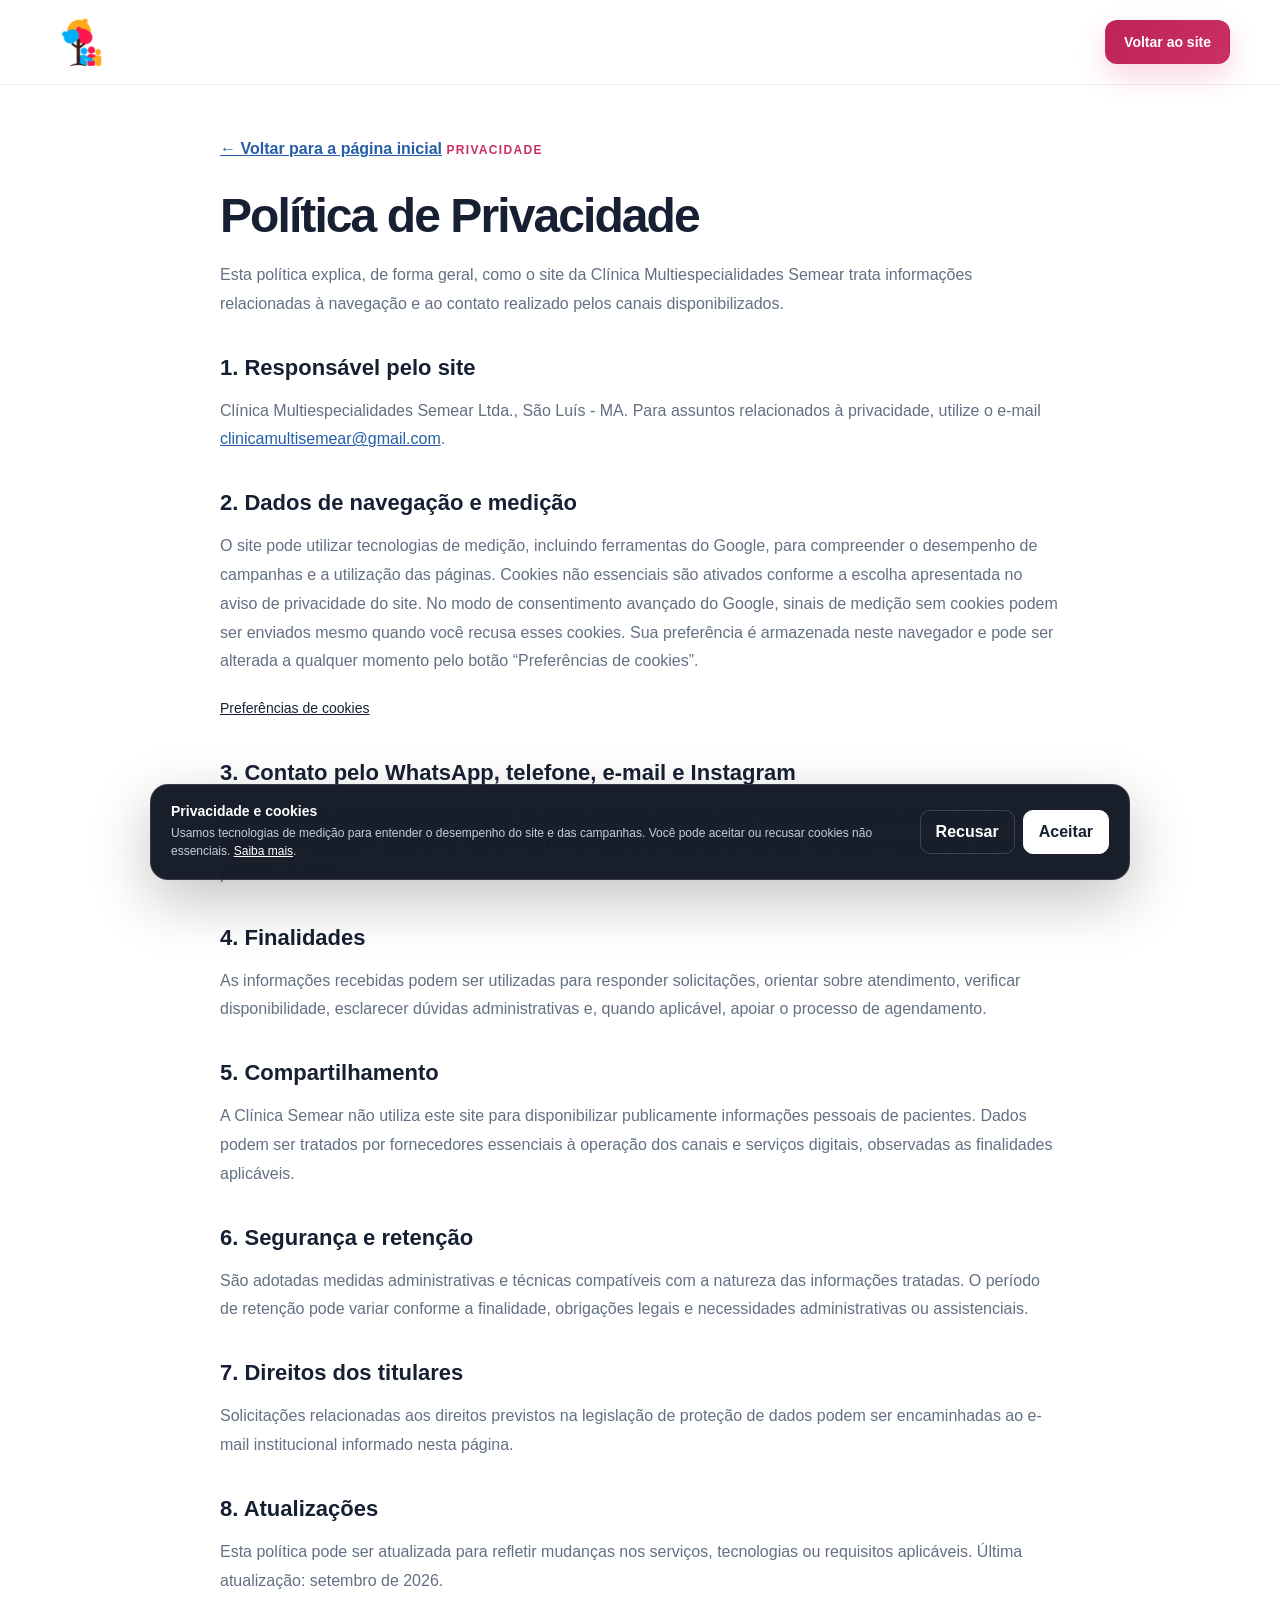
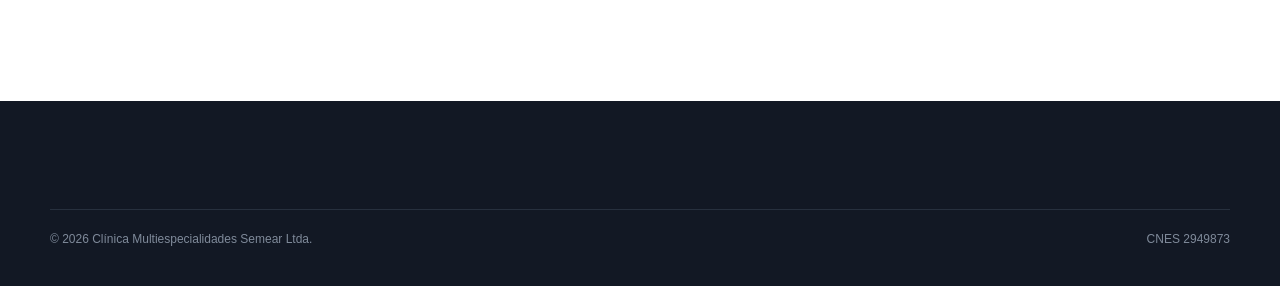
==== politica-de-privacidade.html @ 7af544e5 "Redesign Clínica Semear with accessible layout and preserved Ads tracking" ====
<!DOCTYPE html>
<html lang="pt-BR">
<head>
  <meta charset="utf-8">
  <meta name="viewport" content="width=device-width,initial-scale=1">
  <meta name="robots" content="index,follow">
  <link rel="canonical" href="https://www.clinicasemear.com/politica-de-privacidade.html">
  <link rel="icon" type="image/png" href="/assets/logo-semear-160.png">
  <title>Política de Privacidade | Clínica Semear</title>
  <meta name="description" content="Política de privacidade do site da Clínica Multiespecialidades Semear.">
  <link rel="stylesheet" href="styles.css">
  <style>
    .legal-page{padding:140px 0 90px;background:#fff}.legal-wrap{max-width:840px}.legal-wrap h1{font-size:clamp(32px, 8vw, 48px);letter-spacing:-.04em;margin:0 0 18px}.legal-wrap h2{margin:36px 0 10px;font-size:22px}.legal-wrap p,.legal-wrap li{color:#637083;line-height:1.8}.legal-wrap a{color:#245ea9;text-decoration:underline}.legal-back{display:inline-flex;margin-bottom:30px;color:#245ea9;font-weight:750}
  </style>
</head>
<body>
  <a class="skip-link" href="#conteudo">Ir para o conteúdo</a>
  <header class="site-header is-scrolled"><div class="container header-inner"><a class="brand" href="/"><img src="assets/logo-semear-160.png" alt="Clínica Semear" width="64" height="64"></a><a class="btn btn-sm btn-primary" href="/">Voltar ao site</a></div></header>
  <main class="legal-page" id="conteudo" tabindex="-1"><div class="container legal-wrap">
    <a class="legal-back" href="/">← Voltar para a página inicial</a>
    <span class="section-kicker">Privacidade</span>
    <h1>Política de Privacidade</h1>
    <p>Esta política explica, de forma geral, como o site da Clínica Multiespecialidades Semear trata informações relacionadas à navegação e ao contato realizado pelos canais disponibilizados.</p>
    <h2>1. Responsável pelo site</h2>
    <p>Clínica Multiespecialidades Semear Ltda., São Luís - MA. Para assuntos relacionados à privacidade, utilize o e-mail <a href="mailto:clinicamultisemear@gmail.com">clinicamultisemear@gmail.com</a>.</p>
    <h2>2. Dados de navegação e medição</h2>
    <p>O site pode utilizar tecnologias de medição, incluindo ferramentas do Google, para compreender o desempenho de campanhas e a utilização das páginas. Cookies não essenciais são ativados conforme a escolha apresentada no aviso de privacidade do site. No modo de consentimento avançado do Google, sinais de medição sem cookies podem ser enviados mesmo quando você recusa esses cookies. Sua preferência é armazenada neste navegador e pode ser alterada a qualquer momento pelo botão “Preferências de cookies”.</p>
    <button type="button" class="cookie-settings" hidden>Preferências de cookies</button>
    <h2>3. Contato pelo WhatsApp, telefone, e-mail e Instagram</h2>
    <p>Ao escolher um canal externo de contato, os dados enviados passam a ser tratados também de acordo com as políticas da respectiva plataforma. Evite enviar informações clínicas sensíveis que não sejam necessárias para o primeiro contato.</p>
    <h2>4. Finalidades</h2>
    <p>As informações recebidas podem ser utilizadas para responder solicitações, orientar sobre atendimento, verificar disponibilidade, esclarecer dúvidas administrativas e, quando aplicável, apoiar o processo de agendamento.</p>
    <h2>5. Compartilhamento</h2>
    <p>A Clínica Semear não utiliza este site para disponibilizar publicamente informações pessoais de pacientes. Dados podem ser tratados por fornecedores essenciais à operação dos canais e serviços digitais, observadas as finalidades aplicáveis.</p>
    <h2>6. Segurança e retenção</h2>
    <p>São adotadas medidas administrativas e técnicas compatíveis com a natureza das informações tratadas. O período de retenção pode variar conforme a finalidade, obrigações legais e necessidades administrativas ou assistenciais.</p>
    <h2>7. Direitos dos titulares</h2>
    <p>Solicitações relacionadas aos direitos previstos na legislação de proteção de dados podem ser encaminhadas ao e-mail institucional informado nesta página.</p>
    <h2>8. Atualizações</h2>
    <p>Esta política pode ser atualizada para refletir mudanças nos serviços, tecnologias ou requisitos aplicáveis. Última atualização: setembro de 2026.</p>
  </div></main>
  <footer class="site-footer"><div class="container footer-bottom" ><span>© 2026 Clínica Multiespecialidades Semear Ltda.</span><span>CNES 2949873</span></div></footer>
  <section class="cookie-banner" id="cookie-banner" aria-label="Preferências de privacidade" tabindex="-1" hidden>
    <div><strong>Privacidade e cookies</strong><p>Usamos tecnologias de medição para entender o desempenho do site e das campanhas. Você pode aceitar ou recusar cookies não essenciais. <a href="/politica-de-privacidade.html">Saiba mais</a>.</p></div>
    <div class="cookie-actions"><button type="button" class="cookie-reject" id="cookie-reject">Recusar</button><button type="button" class="cookie-accept" id="cookie-accept">Aceitar</button></div>
  </section>
  <script src="main.js" defer></script>
</body>
</html>
---- styles.css ----
:root {
  --ink: #172033;
  --muted: #637083;
  --line: #e7eaf0;
  --paper: #ffffff;
  --soft: #f7f9fc;
  --soft-pink: #fff4f8;
  --pink: #e83e78;
  --pink-dark: #c92f64;
  --blue: #3478d4;
  --blue-dark: #245ea9;
  --cyan: #66c7d5;
  --orange: #f2a93b;
  --green: #3e9a73;
  --radius: 24px;
  --shadow: 0 24px 70px rgba(32, 42, 60, .12);
  --shadow-soft: 0 12px 35px rgba(32, 42, 60, .08);
  --container: 1180px;
}

* { box-sizing: border-box; }
html { scroll-behavior: smooth; scroll-padding-top: 96px; }
body {
  margin: 0;
  font-family: Inter, ui-sans-serif, -apple-system, BlinkMacSystemFont, "Segoe UI", sans-serif;
  color: var(--ink);
  background: var(--paper);
  -webkit-font-smoothing: antialiased;
  text-rendering: optimizeLegibility;
}
img { max-width: 100%; display: block; }
a { color: inherit; text-decoration: none; }
button, input, textarea, select { font: inherit; }
.container { width: min(calc(100% - 40px), var(--container)); margin-inline: auto; }
.section { position: relative; padding: 104px 0; }
.section-soft { background: var(--soft); }
.skip-link { position: fixed; left: 16px; top: -60px; z-index: 1000; background: var(--ink); color: #fff; padding: 12px 16px; border-radius: 8px; transition: top .2s ease; }
.skip-link:focus { top: 16px; }

.site-header { position: fixed; inset: 0 0 auto 0; z-index: 100; background: rgba(255,255,255,.88); backdrop-filter: blur(18px); border-bottom: 1px solid rgba(231,234,240,.8); transition: box-shadow .2s ease, background .2s ease; }
.site-header.is-scrolled { background: rgba(255,255,255,.96); box-shadow: 0 8px 30px rgba(27,37,55,.07); }
.header-inner { min-height: 84px; display: flex; align-items: center; justify-content: space-between; gap: 28px; }
.brand { display: flex; align-items: center; gap: 8px; flex-shrink: 0; }
.brand img { width: 64px; height: 64px; object-fit: contain; }
.brand-name { font-size: 18px; font-weight: 800; }
.brand-name small { display: block; font-size: 10px; font-weight: 500; letter-spacing: .05em; margin-top: 3px; }
.main-nav { display: flex; align-items: center; gap: 28px; font-size: 14px; font-weight: 650; color: #485467; }
.main-nav > a:not(.btn) { position: relative; padding: 30px 0; }
.main-nav > a:not(.btn)::after { content: ""; position: absolute; left: 0; right: 100%; bottom: 20px; height: 2px; background: var(--pink); transition: right .2s ease; }
.main-nav > a:not(.btn):hover::after { right: 0; }
.menu-toggle { display: none; width: 44px; height: 44px; border: 0; background: transparent; padding: 9px; border-radius: 10px; cursor: pointer; }
.menu-toggle span { display: block; height: 2px; background: var(--ink); margin: 5px 0; transition: .2s ease; }

.btn { display: inline-flex; align-items: center; justify-content: center; min-height: 52px; padding: 0 24px; border-radius: 14px; font-weight: 750; border: 1px solid transparent; transition: transform .2s ease, box-shadow .2s ease, background .2s ease, border-color .2s ease; }
.btn:hover { transform: translateY(-2px); }
.btn-sm { min-height: 44px; padding: 0 18px; border-radius: 12px; font-size: 14px; }
.btn-primary { background: linear-gradient(135deg, #bd2258, #cb3065); color: #fff; box-shadow: 0 12px 28px rgba(232,62,120,.22); }
.btn-primary:hover { box-shadow: 0 16px 32px rgba(232,62,120,.3); }
.btn-secondary { color: var(--ink); background: #fff; border-color: var(--line); }
.btn-secondary:hover { border-color: #ccd3de; box-shadow: var(--shadow-soft); }
.btn-light { background: #fff; color: var(--blue-dark); }
.text-link { display: inline-flex; align-items: center; gap: 8px; font-weight: 750; color: var(--blue-dark); }
.text-link:hover { color: var(--pink-dark); }

.hero { min-height: 820px; padding-top: 176px; display: flex; align-items: center; overflow: hidden; background: linear-gradient(180deg, #fff 0%, #fbfcff 100%); }
.hero-grid { display: grid; grid-template-columns: minmax(0, 1.04fr) minmax(0, .96fr); gap: 76px; align-items: center; }
.hero-copy { position: relative; z-index: 2; }
.eyebrow { display: inline-flex; align-items: center; gap: 9px; font-size: 13px; letter-spacing: .06em; text-transform: uppercase; font-weight: 800; color: var(--blue-dark); background: #edf5ff; padding: 10px 14px; border-radius: 999px; }
.eyebrow .dot { width: 8px; height: 8px; border-radius: 50%; background: var(--pink); box-shadow: 0 0 0 5px rgba(232,62,120,.12); }
.hero h1 { margin: 24px 0 22px; max-width: 760px; font-size: clamp(46px, 5.3vw, 76px); line-height: .98; letter-spacing: -.052em; font-weight: 850; }
.hero h1 span { color: var(--pink); }
.lead { margin: 0; max-width: 690px; font-size: 20px; line-height: 1.66; color: var(--muted); }
.hero-actions { display: flex; gap: 12px; flex-wrap: wrap; margin-top: 34px; }
.hero-trust { margin-top: 42px; display: grid; grid-template-columns: repeat(3, 1fr); gap: 12px; max-width: 680px; }
.hero-trust div { padding-right: 20px; border-right: 1px solid var(--line); }
.hero-trust div:last-child { border-right: 0; }
.hero-trust strong, .hero-trust span { display: block; }
.hero-trust strong { font-size: 14px; }
.hero-trust span { margin-top: 4px; font-size: 12px; color: var(--muted); }
.hero-media { position: relative; z-index: 2; }
.hero-photo-wrap { position: relative; padding: 16px; border-radius: 34px; background: rgba(255,255,255,.76); border: 1px solid rgba(255,255,255,.92); box-shadow: var(--shadow); }
.hero-photo { width: 100%; height: 570px; object-fit: cover; border-radius: 26px; background: #edf0f5; }
.hero-card { position: absolute; left: -34px; bottom: 30px; width: min(330px, 78%); padding: 18px 20px; background: rgba(255,255,255,.96); border: 1px solid var(--line); border-radius: 18px; box-shadow: 0 18px 50px rgba(25,33,48,.16); }
.hero-card span, .hero-card strong { display: block; }
.hero-card-kicker { margin-bottom: 4px; font-size: 11px; font-weight: 850; color: var(--pink-dark); letter-spacing: .08em; text-transform: uppercase; }
.hero-card strong { font-size: 16px; line-height: 1.3; }
.hero-card span:last-child { margin-top: 6px; color: var(--muted); font-size: 12px; line-height: 1.5; }
.hero-orb { position: absolute; border-radius: 50%; filter: blur(2px); pointer-events: none; }
.hero-orb-a { width: 520px; height: 520px; right: -180px; top: 90px; background: radial-gradient(circle at 35% 35%, rgba(102,199,213,.22), rgba(102,199,213,.03) 70%); }
.hero-orb-b { width: 420px; height: 420px; left: -220px; bottom: -120px; background: radial-gradient(circle at 60% 40%, rgba(232,62,120,.13), rgba(232,62,120,.02) 70%); }

.plans-strip { padding: 36px 0; border-top: 1px solid var(--line); border-bottom: 1px solid var(--line); background: #fff; }
.plans-inner { display: grid; grid-template-columns: minmax(260px, 1.25fr) minmax(400px, 1.2fr) auto; gap: 38px; align-items: center; }
.plans-copy h2 { margin: 4px 0 8px; font-size: 24px; letter-spacing: -.025em; }
.plans-copy p { margin: 0; color: var(--muted); line-height: 1.6; font-size: 14px; max-width: 590px; }
.plan-logos { display: grid; grid-template-columns: repeat(3, 1fr); gap: 10px; }
.plan-card { height: 68px; padding: 0 16px; border: 1px solid var(--line); border-radius: 16px; display: flex; align-items: center; justify-content: center; gap: 10px; background: #fff; box-shadow: 0 6px 18px rgba(32,42,60,.04); }
.plan-card strong { font-size: 15px; }
.plan-mark { width: 10px; height: 10px; border-radius: 50%; }
.plan-unimed { background: #009b77; }
.plan-geap { background: #2f6fb0; }
.plan-luminar { background: #e5a724; }

.section-heading { max-width: 760px; margin-bottom: 50px; }
.section-heading.centered { text-align: center; margin-inline: auto; }
.section-kicker { display: inline-block; margin-bottom: 12px; font-size: 12px; font-weight: 850; letter-spacing: .11em; text-transform: uppercase; color: var(--pink-dark); }
.section-kicker.light { color: #d7ecff; }
.section-heading h2, .signs-grid h2, .structure-copy h2, .faq-intro h2, .contact-copy h2 { margin: 0; font-size: clamp(34px, 4vw, 52px); line-height: 1.08; letter-spacing: -.04em; }
.section-heading p, .structure-copy > p, .faq-intro p { margin: 18px 0 0; color: var(--muted); line-height: 1.7; font-size: 17px; }
.split-heading { max-width: none; display: grid; grid-template-columns: 1.3fr .7fr; align-items: end; gap: 50px; }
.split-heading p { margin: 0 0 5px; }

.pillars-grid { display: grid; grid-template-columns: repeat(3, 1fr); gap: 22px; }
.pillar-card { padding: 34px; border: 1px solid var(--line); border-radius: var(--radius); background: #fff; box-shadow: 0 8px 25px rgba(32,42,60,.035); }
.pillar-number { width: 44px; height: 44px; display: grid; place-items: center; border-radius: 14px; background: var(--soft-pink); color: var(--pink-dark); font-weight: 850; font-size: 13px; }
.pillar-card h3 { margin: 24px 0 10px; font-size: 21px; }
.pillar-card p { margin: 0; color: var(--muted); line-height: 1.7; }

.signs-grid { display: grid; grid-template-columns: .85fr 1.15fr; gap: 84px; align-items: start; }
.signs-grid .muted { color: var(--muted); line-height: 1.75; font-size: 17px; }
.sign-list { display: grid; grid-template-columns: repeat(2, 1fr); gap: 14px; }
.sign-item { padding: 24px; background: #fff; border: 1px solid var(--line); border-radius: 18px; }
.sign-item span { font-weight: 800; font-size: 15px; }
.sign-item p { margin: 8px 0 0; color: var(--muted); line-height: 1.62; font-size: 14px; }

.steps-grid { list-style: none; padding: 0; margin: 0; display: grid; grid-template-columns: repeat(4, 1fr); gap: 16px; counter-reset: step; }
.steps-grid li { padding: 28px 24px; border-top: 3px solid var(--line); }
.steps-grid li:nth-child(1) { border-color: var(--pink); }
.steps-grid li:nth-child(2) { border-color: var(--blue); }
.steps-grid li:nth-child(3) { border-color: var(--cyan); }
.steps-grid li:nth-child(4) { border-color: var(--orange); }
.steps-grid li > span { display: block; color: var(--muted); font-size: 12px; font-weight: 850; }
.steps-grid h3 { margin: 16px 0 8px; font-size: 20px; }
.steps-grid p { margin: 0; color: var(--muted); line-height: 1.65; font-size: 14px; }

.therapy-grid { display: grid; grid-template-columns: repeat(3, 1fr); gap: 16px; }
.therapy-card { min-height: 220px; padding: 26px; background: #fff; border: 1px solid var(--line); border-radius: 20px; transition: transform .2s ease, box-shadow .2s ease, border-color .2s ease; }
.therapy-card:hover { transform: translateY(-4px); box-shadow: var(--shadow-soft); border-color: #dbe0e8; }
.therapy-card.featured { border-color: rgba(232,62,120,.22); background: linear-gradient(180deg, #fff 0%, #fff8fb 100%); }
.therapy-badge { width: 48px; height: 48px; display: grid; place-items: center; border-radius: 14px; background: var(--soft-pink); color: var(--pink-dark); font-size: 12px; font-weight: 900; letter-spacing: -.02em; }
.therapy-card:nth-child(3n+2) .therapy-badge { background: #eef5ff; color: var(--blue-dark); }
.therapy-card:nth-child(3n) .therapy-badge { background: #edf9fa; color: #286c78; }
.therapy-card h3 { margin: 20px 0 10px; font-size: 19px; line-height: 1.35; }
.therapy-card p { margin: 0; color: var(--muted); font-size: 14px; line-height: 1.65; }

.team-heading { max-width: 850px; }
.team-groups { display: grid; grid-template-columns: repeat(2, 1fr); gap: 14px; max-width: 1000px; margin-inline: auto; }
.team-group { padding: 24px 26px; border: 1px solid var(--line); border-radius: 18px; background: #fff; }
.team-group h3 { margin: 0 0 9px; font-size: 16px; color: var(--pink-dark); }
.team-group p { margin: 0; color: var(--muted); line-height: 1.68; font-size: 14px; }
.team-note { text-align: center; color: var(--muted); margin: 22px 0 0; font-size: 13px; }

.structure-grid { display: grid; grid-template-columns: .86fr 1.14fr; gap: 70px; align-items: center; }
.check-list { list-style: none; padding: 0; margin: 30px 0; display: grid; gap: 12px; }
.check-list li { position: relative; padding-left: 28px; color: #465366; }
.check-list li::before { content: "✓"; position: absolute; left: 0; top: -1px; color: var(--green); font-weight: 900; }
.gallery-grid { display: grid; grid-template-columns: repeat(2, 1fr); grid-template-rows: 240px 240px; gap: 12px; }
.gallery-grid figure { margin: 0; overflow: hidden; border-radius: 20px; background: #e9edf3; }
.gallery-grid .gallery-main { grid-row: span 2; }
.gallery-grid img { width: 100%; height: 100%; object-fit: cover; transition: transform .5s ease; }
.gallery-grid figure:hover img { transform: scale(1.03); }

.faq-layout { display: grid; grid-template-columns: .75fr 1.25fr; gap: 78px; align-items: start; }
.faq-intro { position: sticky; top: 120px; }
.faq-list { border-top: 1px solid var(--line); }
details { border-bottom: 1px solid var(--line); }
summary { list-style: none; cursor: pointer; padding: 24px 42px 24px 0; font-weight: 750; position: relative; }
summary::-webkit-details-marker { display: none; }
summary::after { content: "+"; position: absolute; right: 4px; top: 19px; width: 30px; height: 30px; display: grid; place-items: center; border-radius: 50%; background: var(--soft); color: var(--blue-dark); font-size: 20px; }
details[open] summary::after { content: "–"; }
details p { margin: -4px 52px 24px 0; color: var(--muted); line-height: 1.72; font-size: 14px; }

.contact-section { padding: 94px 0; color: #fff; background: linear-gradient(135deg, #205ca6 0%, #2868b9 58%, #2d70c4 100%); }
.contact-grid { display: grid; grid-template-columns: 1fr .9fr; gap: 80px; align-items: center; }
.contact-copy p { margin: 18px 0 30px; color: #dfedff; font-size: 17px; line-height: 1.7; max-width: 650px; }
.contact-card { margin: 0; padding: 32px; font-style: normal; background: rgba(255,255,255,.98); color: var(--ink); border-radius: 24px; box-shadow: 0 24px 65px rgba(11,39,78,.24); display: grid; grid-template-columns: repeat(2, 1fr); gap: 24px; }
.contact-card div:first-child { grid-column: 1 / -1; }
.contact-card span, .contact-card strong, .contact-card p, .contact-card a { display: block; }
.contact-card span { margin-bottom: 6px; font-size: 11px; text-transform: uppercase; letter-spacing: .08em; color: var(--muted); font-weight: 850; }
.contact-card strong, .contact-card a { font-size: 14px; }
.contact-card a { color: var(--blue-dark); font-weight: 750; word-break: break-word; }
.contact-card p { margin: 4px 0 0; color: var(--muted); font-size: 13px; line-height: 1.55; }

.site-footer { padding: 60px 0 24px; background: #121824; color: #fff; }
.footer-grid { display: grid; grid-template-columns: 1.6fr .7fr .7fr; gap: 70px; }
.footer-brand img { width: 80px; height: 80px; margin-bottom: 12px; background: #fff; padding: 8px; object-fit: contain; border-radius: 12px; }
.footer-brand p { max-width: 440px; margin: 20px 0 0; color: #9fa9b8; line-height: 1.7; font-size: 14px; }
.footer-grid h2 { margin: 0 0 18px; font-size: 13px; text-transform: uppercase; letter-spacing: .09em; color: #cbd3df; }
.footer-grid > div:not(.footer-brand) a { display: block; margin: 11px 0; color: #9fa9b8; font-size: 14px; }
.footer-grid > div:not(.footer-brand) a:hover { color: #fff; }
.footer-bottom { display: flex; justify-content: space-between; gap: 30px; margin-top: 48px; padding-top: 22px; border-top: 1px solid #27303e; color: #7f8a9a; font-size: 12px; }

.floating-whatsapp { position: fixed; right: 22px; bottom: 22px; z-index: 90; display: none; min-height: 48px; padding: 0 18px; align-items: center; justify-content: center; border-radius: 999px; background: #157a49; color: #fff; font-weight: 800; font-size: 13px; box-shadow: 0 14px 35px rgba(31,164,99,.3); opacity: 0; pointer-events: none; transform: translateY(8px); transition: opacity .2s ease, transform .2s ease; }
.floating-whatsapp.is-visible { opacity: 1; pointer-events: auto; transform: translateY(0); }
.cookie-banner { position: fixed; left: 20px; right: 20px; bottom: 20px; z-index: 200; max-width: 980px; margin-inline: auto; padding: 18px 20px; display: flex; align-items: center; justify-content: space-between; gap: 24px; background: rgba(18,24,36,.97); color: #fff; border: 1px solid rgba(255,255,255,.12); border-radius: 18px; box-shadow: 0 20px 60px rgba(0,0,0,.24); }
.cookie-banner[hidden] { display: none; }
.cookie-banner strong { display: block; margin-bottom: 5px; font-size: 14px; }
.cookie-banner p { margin: 0; color: #c6ced9; font-size: 12px; line-height: 1.55; }
.cookie-banner a { text-decoration: underline; color: #fff; }
.cookie-actions { display: flex; gap: 8px; flex-shrink: 0; }
.cookie-actions button { min-height: 40px; padding: 0 15px; border-radius: 10px; border: 1px solid #3a4556; cursor: pointer; font-weight: 750; }
.cookie-reject { background: transparent; color: #fff; }
.cookie-accept { background: #fff; color: var(--ink); border-color: #fff !important; }

@media (max-width: 1080px) {
  .main-nav { gap: 18px; }

  .hero-grid { gap: 46px; }
  .plans-inner { grid-template-columns: 1fr; gap: 22px; }
  .plan-logos { max-width: 620px; }
  .plans-inner > .text-link { justify-self: start; }
  .therapy-grid { grid-template-columns: repeat(2, 1fr); }
}

@media (max-width: 1080px) {
  html { scroll-padding-top: 80px; }
  .container { width: min(calc(100% - 28px), var(--container)); }
  .section { padding: 78px 0; }
  .header-inner { min-height: 74px; }
  .brand img { width: 54px; height: 54px; }
  .menu-toggle { display: block; }
  .main-nav { position: fixed; left: 14px; right: 14px; top: 84px; display: none; padding: 14px; background: #fff; border: 1px solid var(--line); border-radius: 18px; box-shadow: var(--shadow); }
  .main-nav.is-open { display: grid; gap: 4px; }
  .main-nav > a:not(.btn) { display: block; padding: 13px 12px; border-radius: 10px; }
  .main-nav > a:not(.btn)::after { display: none; }
  .nav-cta { margin-top: 8px; }
  .hero { min-height: auto; padding-top: 130px; padding-bottom: 74px; }
  .hero-grid { grid-template-columns: 1fr; }
  .hero h1 { font-size: clamp(44px, 13vw, 66px); }
  .lead { font-size: 18px; }
  .hero-photo { height: 430px; }
  .hero-card { left: 18px; bottom: 18px; }
  .hero-trust { grid-template-columns: 1fr; gap: 14px; }
  .hero-trust div { border-right: 0; border-bottom: 1px solid var(--line); padding: 0 0 12px; }
  .hero-trust div:last-child { border-bottom: 0; }
  .pillars-grid, .steps-grid, .signs-grid, .structure-grid, .faq-layout, .contact-grid { grid-template-columns: 1fr; }
  .signs-grid, .structure-grid, .faq-layout, .contact-grid { gap: 46px; }
  .split-heading { grid-template-columns: 1fr; gap: 16px; }
  .steps-grid { gap: 6px; }
  .therapy-grid { grid-template-columns: 1fr 1fr; }
  .team-groups { grid-template-columns: 1fr; }
  .faq-intro { position: static; }
  .contact-card { grid-template-columns: 1fr 1fr; }
  .footer-grid { grid-template-columns: 1.2fr .8fr .8fr; gap: 34px; }
  .floating-whatsapp { display: inline-flex; }
  .cookie-banner { left: 12px; right: 12px; bottom: 12px; align-items: stretch; flex-direction: column; gap: 14px; }
  .cookie-actions button { flex: 1; }
}

@media (max-width: 600px) {
  .section { padding: 64px 0; }
  .hero { padding-top: 110px; }
  .hero-photo-wrap { padding: 8px; border-radius: 24px; }
  .hero-photo { height: 330px; border-radius: 18px; }
  .hero-card { width: calc(100% - 36px); left: 18px; bottom: 16px; }
  .hero-actions { display: grid; }
  .btn { width: 100%; }
  .plan-logos { grid-template-columns: 1fr; }
  .plan-card { justify-content: flex-start; }
  .sign-list, .therapy-grid { grid-template-columns: 1fr; }
  .gallery-grid { grid-template-columns: 1fr 1fr; grid-template-rows: 250px 150px; }
  .gallery-main { grid-column: 1 / -1; grid-row: auto !important; }
  .contact-card { grid-template-columns: 1fr; }
  .contact-card div:first-child { grid-column: auto; }
  .footer-grid { grid-template-columns: 1fr; }
  .footer-bottom { flex-direction: column; }
}

@media (prefers-reduced-motion: reduce) {
  *, *::before, *::after { scroll-behavior: auto !important; transition-duration: .01ms !important; animation-duration: .01ms !important; animation-iteration-count: 1 !important; }
}

/* Keyboard focus, small screens and privacy controls. */
:focus-visible { outline: 3px solid #245ea9; outline-offset: 4px; }
.site-footer :focus-visible, .cookie-banner :focus-visible { outline-color: #fff; }
.cookie-settings { display: block; color: inherit; background: transparent; border: 0; padding: 8px 0; text-align: left; text-decoration: underline; cursor: pointer; font-size: 14px; }
.cookie-settings[hidden] { display: none; }
.footer-grid .cookie-settings { color: #9fa9b8; }
.cookie-banner { max-height: calc(100dvh - 24px); overflow-y: auto; }
.cookie-actions button { min-height: 44px; }
.main-nav { max-height: calc(100dvh - 100px); overflow-y: auto; }
.floating-whatsapp:not(.is-visible) { visibility: hidden; }
body:has(.cookie-banner:not([hidden])) .floating-whatsapp { visibility: hidden; }
.legal-page ~ .site-footer { padding-bottom: 40px; }
@media (max-width: 600px) {
  .header-inner > .btn { width: auto; flex-shrink: 0; padding: 0 12px; }
  .hero h1 { font-size: clamp(36px, 11.5vw, 66px); overflow-wrap: break-word; }
  .brand-name { font-size: 16px; }
}
@media (scripting: none) and (max-width: 1080px) {
  .site-header { position: static; }
  .header-inner { flex-wrap: wrap; padding-block: 10px; }
  .menu-toggle { display: none; }
  .main-nav { position: static; display: grid; width: 100%; max-height: none; }
  .hero { padding-top: 40px; }
}
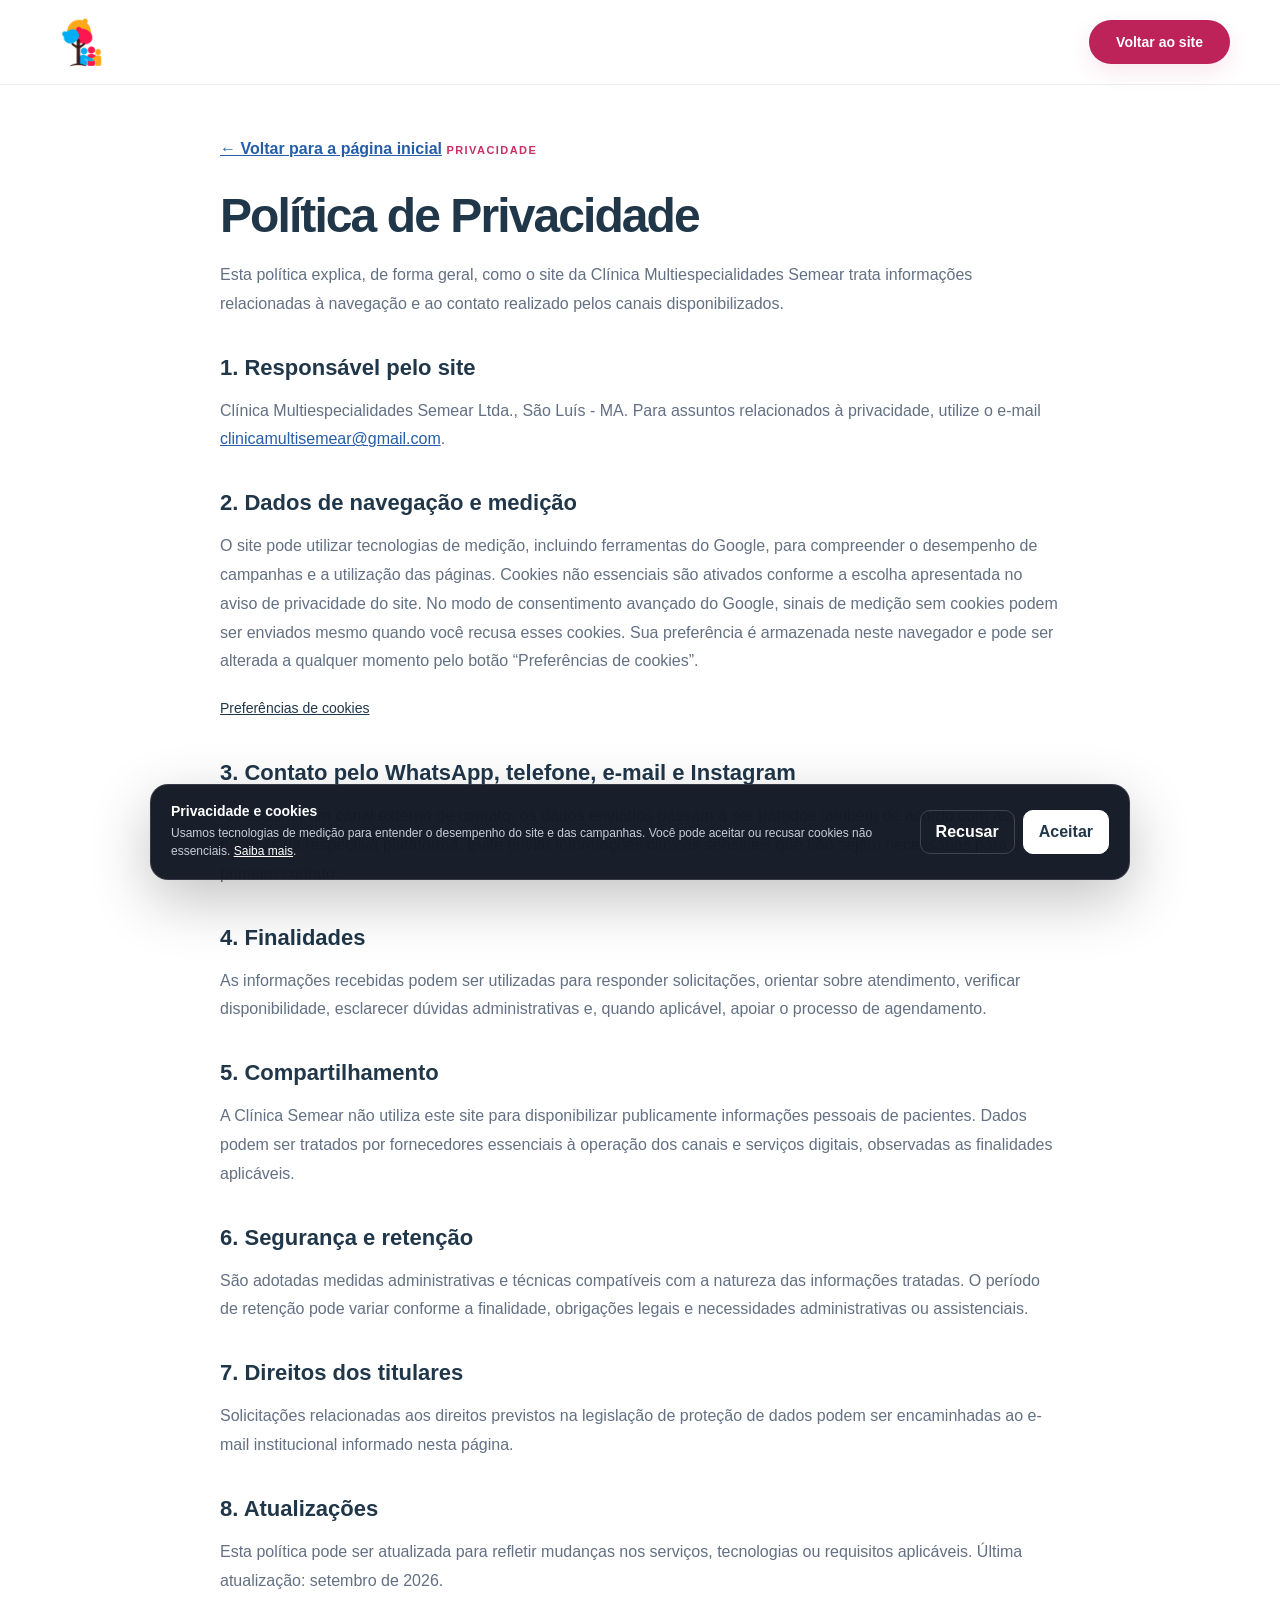
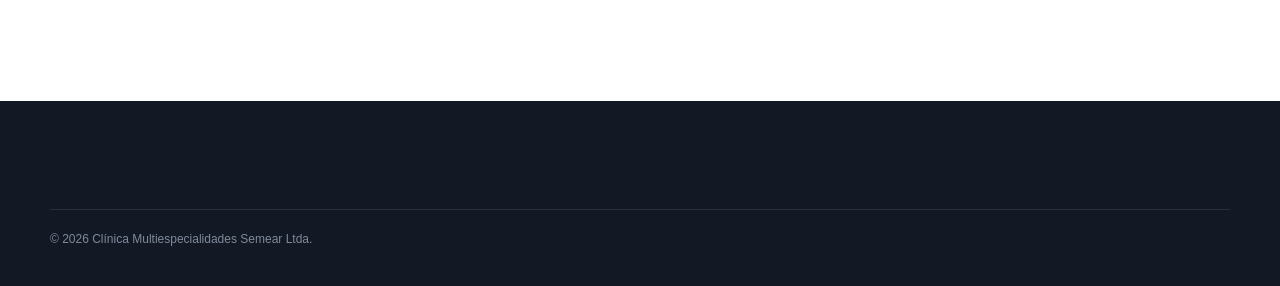
==== commit 0c24a19e: "Make Semear copy more welcoming and harmonize backgrounds" ====
--- a/politica-de-privacidade.html
+++ b/politica-de-privacidade.html
@@ -39,7 +39,7 @@
     <h2>8. Atualizações</h2>
     <p>Esta política pode ser atualizada para refletir mudanças nos serviços, tecnologias ou requisitos aplicáveis. Última atualização: setembro de 2026.</p>
   </div></main>
-  <footer class="site-footer"><div class="container footer-bottom" ><span>© 2026 Clínica Multiespecialidades Semear Ltda.</span><span>CNES 2949873</span></div></footer>
+  <footer class="site-footer"><div class="container footer-bottom" ><span>© 2026 Clínica Multiespecialidades Semear Ltda.</span></div></footer>
   <section class="cookie-banner" id="cookie-banner" aria-label="Preferências de privacidade" tabindex="-1" hidden>
     <div><strong>Privacidade e cookies</strong><p>Usamos tecnologias de medição para entender o desempenho do site e das campanhas. Você pode aceitar ou recusar cookies não essenciais. <a href="/politica-de-privacidade.html">Saiba mais</a>.</p></div>
     <div class="cookie-actions"><button type="button" class="cookie-reject" id="cookie-reject">Recusar</button><button type="button" class="cookie-accept" id="cookie-accept">Aceitar</button></div>
--- a/styles.css
+++ b/styles.css
@@ -294,3 +294,88 @@
   .main-nav { position: static; display: grid; width: 100%; max-height: none; }
   .hero { padding-top: 40px; }
 }
+
+/* Refinamento visual: formas suaves, títulos mais leves e hierarquia das terapias. */
+:root { --ink: #203649; --soft: #f7f9fc; --soft-pink: #fff1f5; --radius: 28px; }
+.hero { min-height: 760px; background: linear-gradient(115deg, #fff 0%, #fff8fb 52%, #f3f8fc 100%); }
+.hero-grid { gap: 64px; }
+.hero h1 { font-size: clamp(46px, 4.7vw, 68px); line-height: 1.09; letter-spacing: -.045em; font-weight: 750; }
+.hero h1 span { color: #bd2258; }
+.lead { font-size: 18px; line-height: 1.8; max-width: 550px; }
+.hero-photo-wrap { padding: 10px; border-radius: 150px 150px 32px 32px; box-shadow: 0 22px 65px #29495c17; }
+.hero-photo { border-radius: 140px 140px 25px 25px; height: 510px; }
+.hero-card { left: -24px; bottom: 24px; border-radius: 20px; padding: 22px; }
+.hero-card-kicker { color: #a92854; }
+.hero-trust { margin-top: 30px; }
+.btn { border-radius: 999px; padding-inline: 26px; }
+.btn-primary { background: #bd2258; box-shadow: 0 8px 22px #bd22581c; }
+.btn-primary:hover { background: #a91e4e; }
+.section-heading h2, .signs-grid h2, .structure-copy h2, .faq-intro h2, .contact-copy h2 { font-size: clamp(32px, 3.4vw, 46px); font-weight: 700; line-height: 1.17; letter-spacing: -.035em; text-wrap: balance; }
+.section-kicker { letter-spacing: .13em; font-size: 11px; }
+.section-heading { margin-bottom: 40px; }
+.plans-strip { background: #fff; padding-block: 30px; }
+.plan-card { background: #f8fafb; box-shadow: none; border-color: #e8eef1; }
+.pillar-card { border: 0; background: #fff6f8; box-shadow: none; padding: 34px; }
+.pillar-card:nth-child(2) { background: #eff7fb; }
+.pillar-card:nth-child(3) { background: #f7f9fc; }
+.pillar-number { background: #fff; border-radius: 50%; }
+.pillar-card h3 { margin-top: 22px; }
+.signs-section { background: linear-gradient(180deg, #fff, #f7f9fc 35%, #f7f9fc 70%, #fff); }
+.sign-item { border: 0; }
+.steps-grid li { border-top-width: 2px; }
+.steps-grid li > span { width: 34px; height: 34px; display: grid; place-items: center; border-radius: 50%; background: #f5f1f3; color: #a92854; }
+#terapias { background: linear-gradient(180deg, #fff, #fff8fb 20%, #fff8fb 85%, #fff); }
+.therapy-grid { gap: 18px; }
+.therapy-card { min-height: 235px; padding: 30px; border-color: #e9eaf0; border-radius: 24px; }
+.therapy-card h3 { font-size: 20px; font-weight: 700; }
+.therapy-card p { font-size: 15px; line-height: 1.75; }
+.therapy-badge { border-radius: 50%; width: 46px; height: 46px; }
+.therapy-card.featured { grid-column: 1 / -1; min-height: 0; display: grid; grid-template-columns: 64px 1fr 1.3fr; align-items: center; gap: 24px; background: #fff0f5; border: 1px solid #eed0dc; }
+.therapy-card.featured h3, .therapy-card.featured p { margin: 0; }
+.therapy-card.featured .therapy-badge { width: 60px; height: 60px; background: #bd2258; color: #fff; }
+.therapy-card:last-child { grid-column: span 2; }
+.team-group { border: 0; border-left: 3px solid #e6bfd0; border-radius: 0 20px 20px 0; background: #fff8fb; padding: 26px; }
+.team-group:nth-child(even) { border-left-color: #c0dce6; background: #f5f9fb; }
+.team-group p { line-height: 1.9; }
+.contact-section { background: #285b7a; position: relative; }
+.contact-copy h2 { max-width: 490px; }
+.contact-card { box-shadow: none; }
+@media (max-width: 1080px) {
+  .hero { min-height: auto; }
+  .hero-copy { max-width: 720px; }
+  .hero-grid { gap: 38px; }
+  .hero-media { max-width: 680px; width: 100%; margin-inline: auto; }
+  .hero-photo { height: 470px; }
+  .hero-trust { grid-template-columns: repeat(3, 1fr); }
+  .hero-trust div { border: 0; padding: 0; }
+  .therapy-card.featured { grid-template-columns: 60px 1fr; gap: 18px; }
+  .therapy-card.featured p { grid-column: 1 / -1; }
+  .therapy-card:last-child { grid-column: auto; }
+}
+@media (max-width: 600px) {
+  .hero h1 { font-size: clamp(39px, 10.5vw, 54px); }
+  .hero { padding-bottom: 48px; }
+  .hero-photo { height: 370px; }
+  .hero-photo-wrap { border-radius: 100px 100px 26px 26px; }
+  .hero-photo { border-radius: 92px 92px 20px 20px; }
+  .hero-card { left: 16px; padding: 16px; }
+  .hero-trust { gap: 10px; }
+  .hero-trust strong { font-size: 12px; line-height: 1.5; }
+  .hero-trust span { font-size: 11px; }
+  .plan-logos { grid-template-columns: repeat(3, 1fr); gap: 6px; }
+  .plan-card { padding: 0 8px; gap: 6px; justify-content: center; }
+  .plan-card strong { font-size: 13px; }
+  .plan-mark { width: 7px; height: 7px; flex-shrink: 0; }
+  .therapy-card { min-height: 0; padding: 25px; }
+}
+
+/* Uma paleta contínua e uma abertura com menos informação institucional. */
+.hero-trust { display: block; max-width: 440px; margin-top: 25px; }
+.hero-trust p { margin: 0; padding-left: 18px; border-left: 2px solid #e4b4c8; color: #59697a; font-size: 15px; line-height: 1.75; }
+.pillar-card, .pillar-card:nth-child(2), .pillar-card:nth-child(3) { background: #fff; border: 1px solid #e9eaf0; }
+.pillar-number { background: #fff1f6; }
+.section { padding-block: 84px; }
+.hero { padding-top: 150px; }
+#estrutura { background: linear-gradient(180deg, #fff, #f7f9fc 25%, #f7f9fc 75%, #fff); }
+.plans-strip { border-top: 0; border-bottom-color: #edf0f4; }
+@media (max-width: 600px) { .section { padding-block: 56px; } .hero { padding-top: 112px; } }
